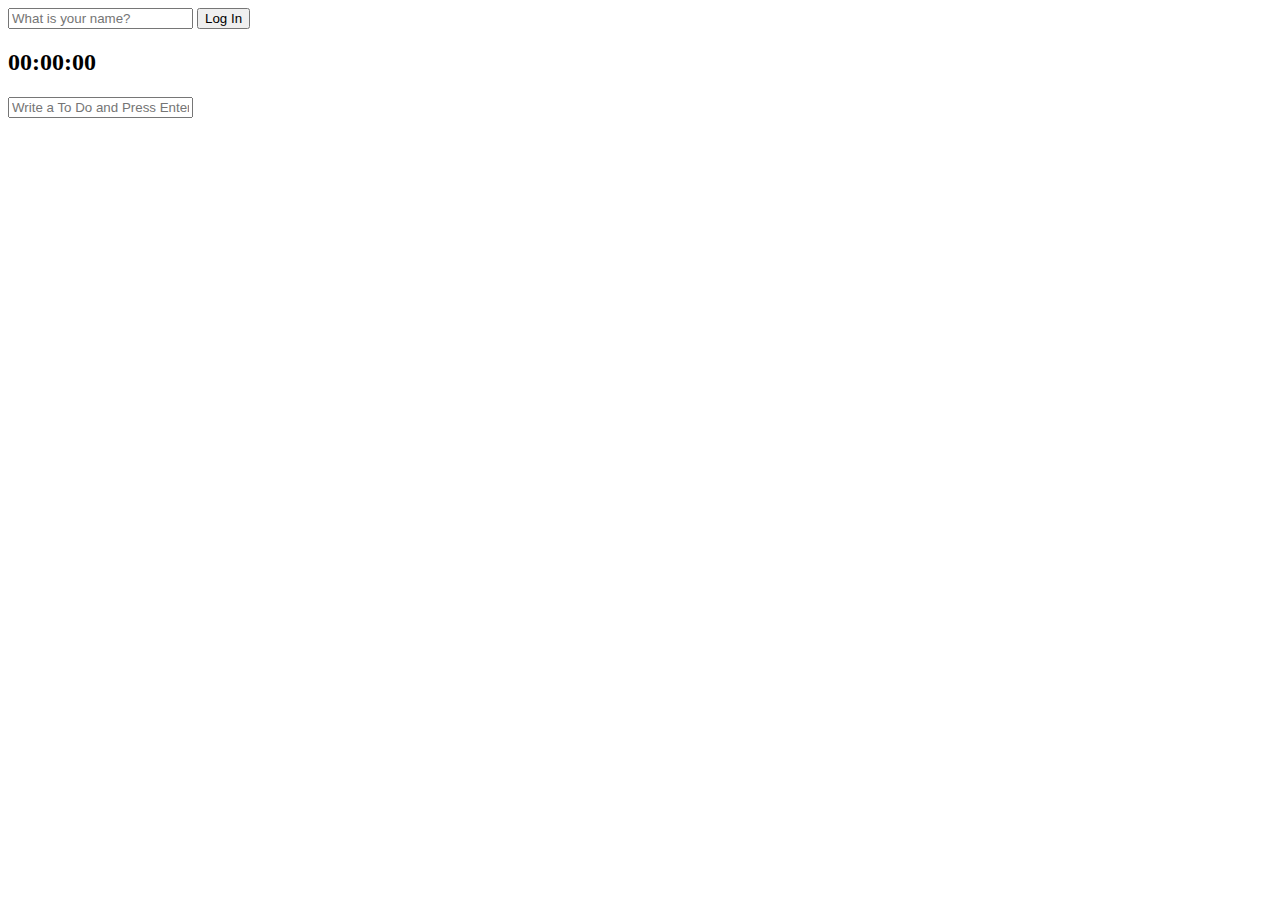
==== STUDY/index.html @ 0e6a79e6 "STUDY add" ====
<!DOCTYPE html>
<html lang="ko">
<head>
  <meta charset="UTF-8">
  <meta http-equiv="X-UA-Compatible" content="IE=edge">
  <meta name="viewport" content="width=device-width, initial-scale=1.0">
  <title>Momentum App</title>
  <link rel="stylesheet" href="/style.css">
</head>
<body>
  <form id = login-form class = "hidden">
    <input type="text" placeholder="What is your name?" />
    <input type = "submit" value = "Log In" />
  </form>
  <h2 id = "clock">00:00:00</h2>
  <h1 id = "greeting" class = "hidden"></h1>
  <form id = "todo-form">
    <input type="text" placeholder="Write a To Do and Press Enter" required />
  </form>
  <ul id = "todo-list"></ul>
  <div id = "quote">
    <span></span>
    <span></span>
  </div>
  <script src="/js/app.js"></script>
  <script src="/js/clock.js"></script>
  <script src="/js/quotes.js"></script>
  <script src="/js/background.js"></script>
  <script src="/js/todo.js"></script>
</body>
</html>
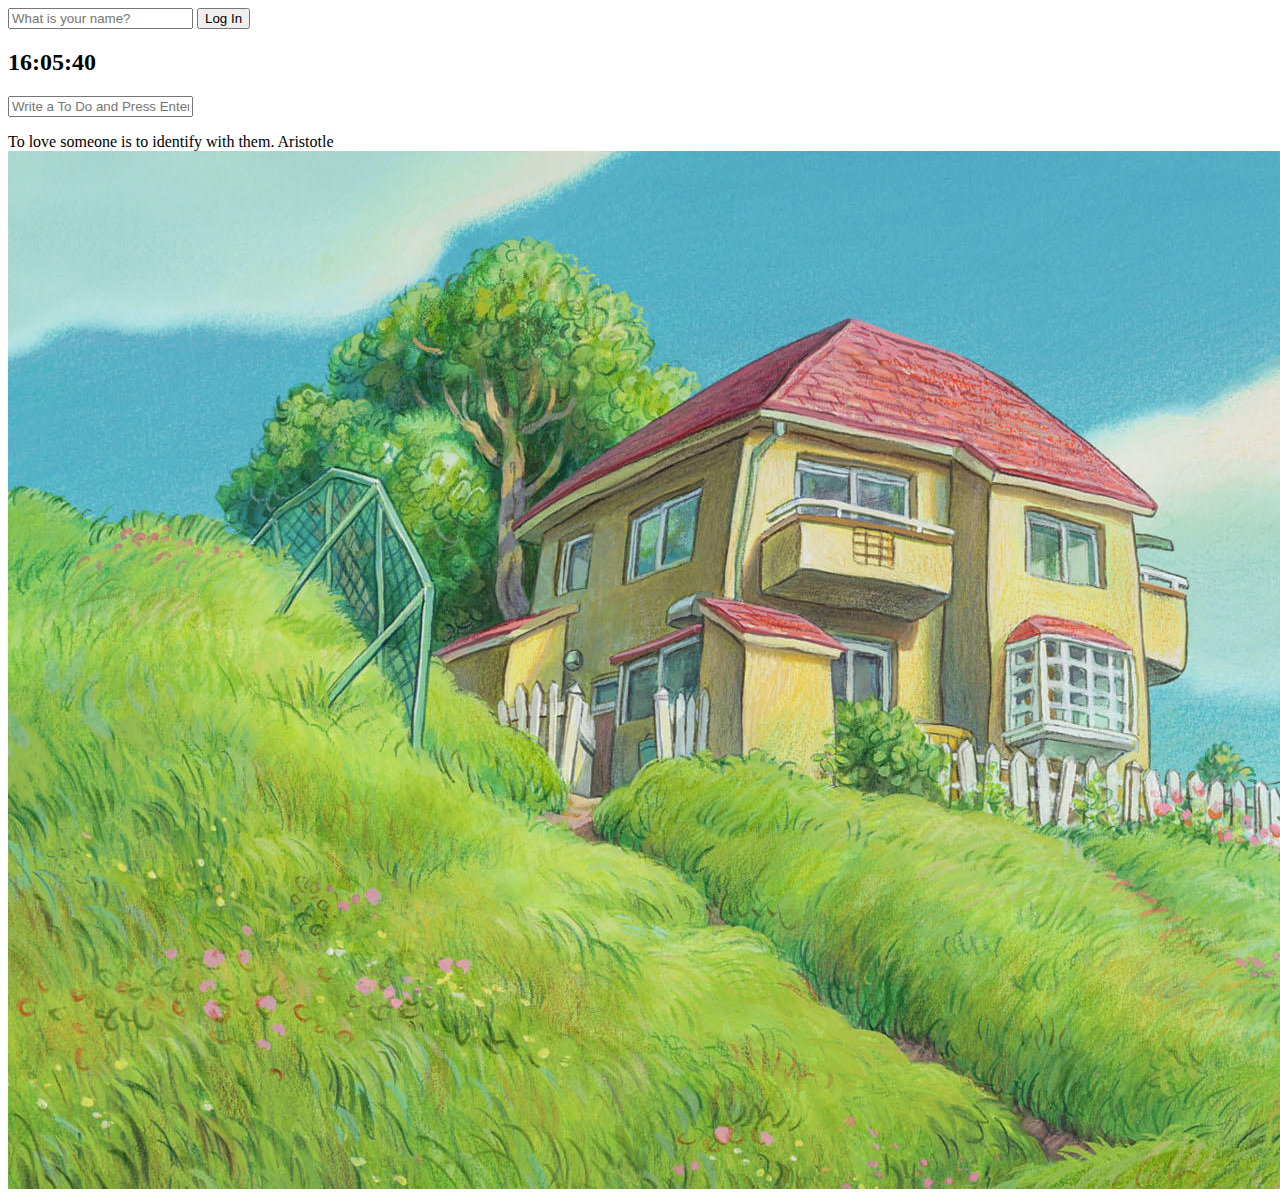
==== commit e5bb837b: "todo modify" ====
--- a/STUDY/index.html
+++ b/STUDY/index.html
@@ -5,7 +5,7 @@
   <meta http-equiv="X-UA-Compatible" content="IE=edge">
   <meta name="viewport" content="width=device-width, initial-scale=1.0">
   <title>Momentum App</title>
-  <link rel="stylesheet" href="/style.css">
+  <link rel="stylesheet" href="/STUDY/style.css">
 </head>
 <body>
   <form id = login-form class = "hidden">
@@ -22,10 +22,10 @@
     <span></span>
     <span></span>
   </div>
-  <script src="/js/app.js"></script>
-  <script src="/js/clock.js"></script>
-  <script src="/js/quotes.js"></script>
-  <script src="/js/background.js"></script>
-  <script src="/js/todo.js"></script>
+  <script src="/STUDY/js/app.js"></script>
+  <script src="/STUDY/js/quotes.js"></script>
+  <script src="/STUDY/js/clock.js"></script>
+  <script src="/STUDY/js/background.js"></script>
+  <script src="/STUDY/js/todo.js"></script>
 </body>
 </html>--- a/STUDY/style.css
+++ b/STUDY/style.css
@@ -0,0 +1,3 @@
+.hidden {
+	display: none;
+}